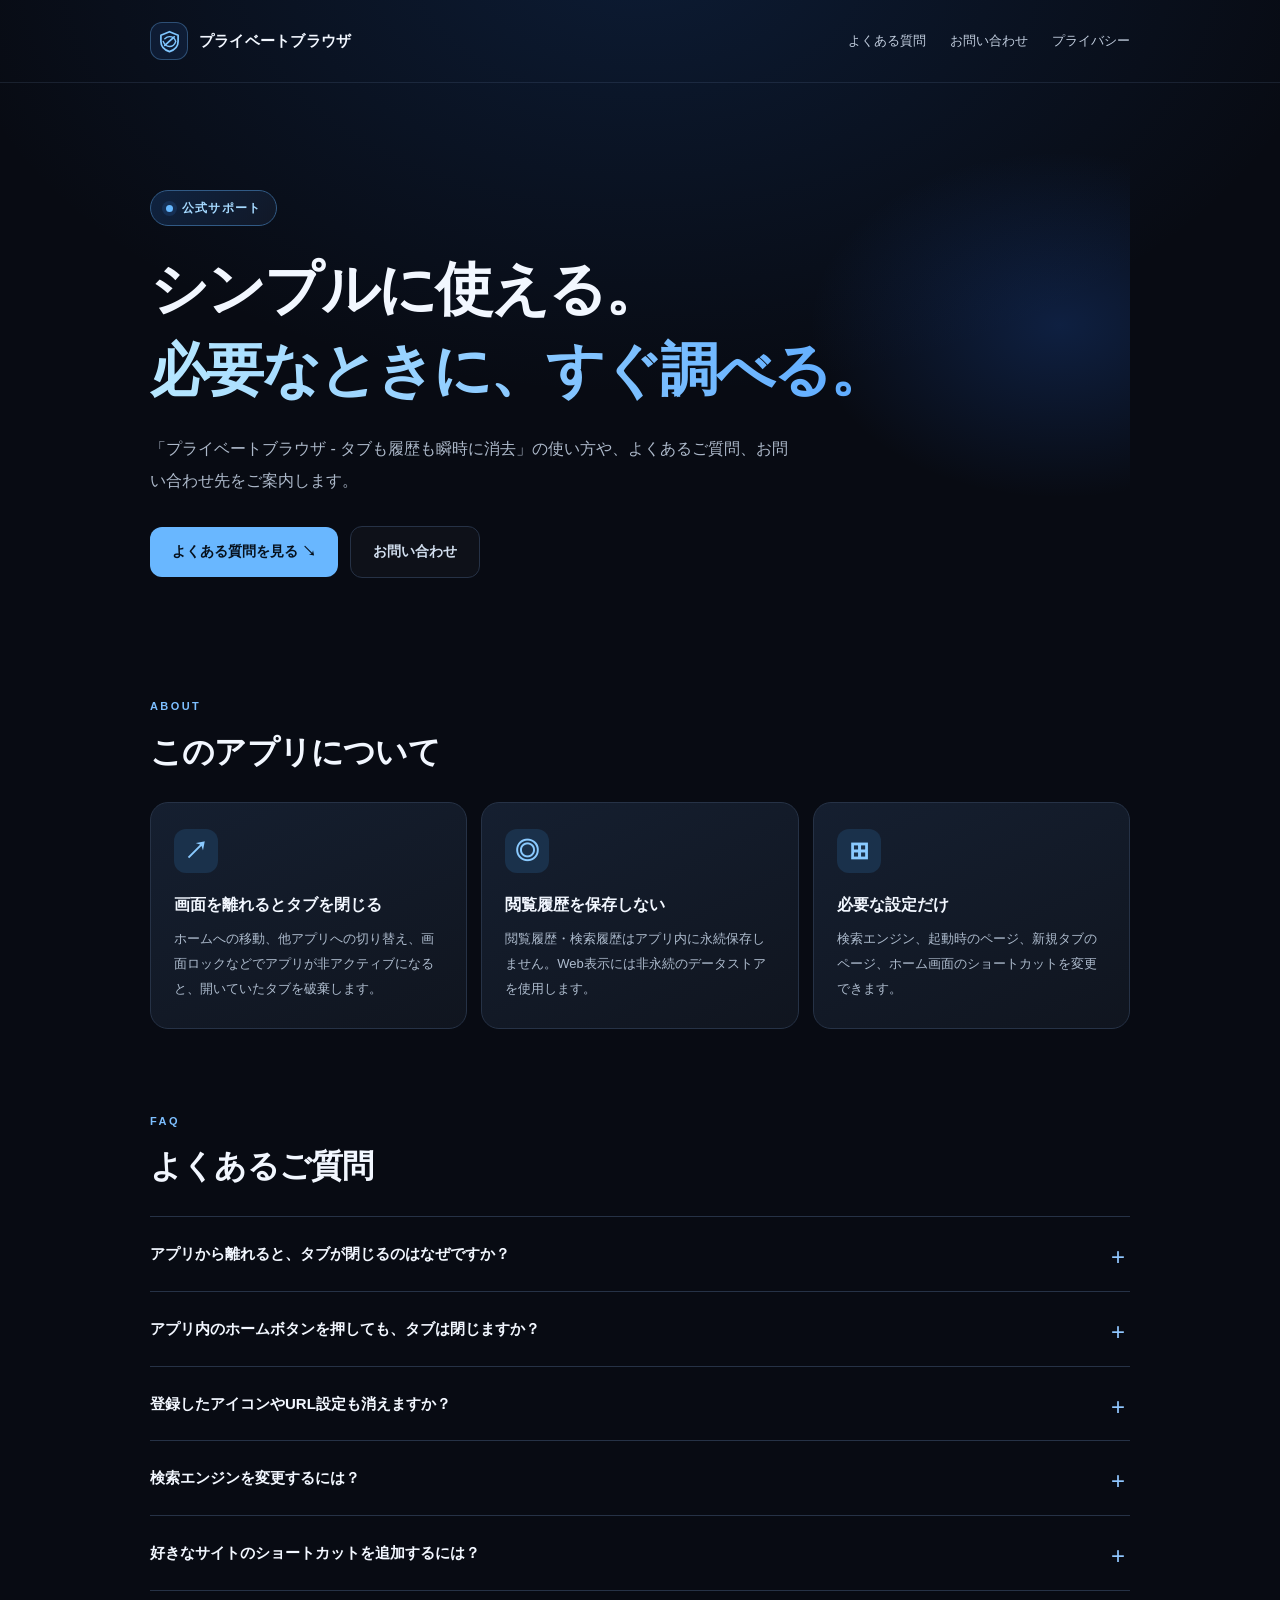
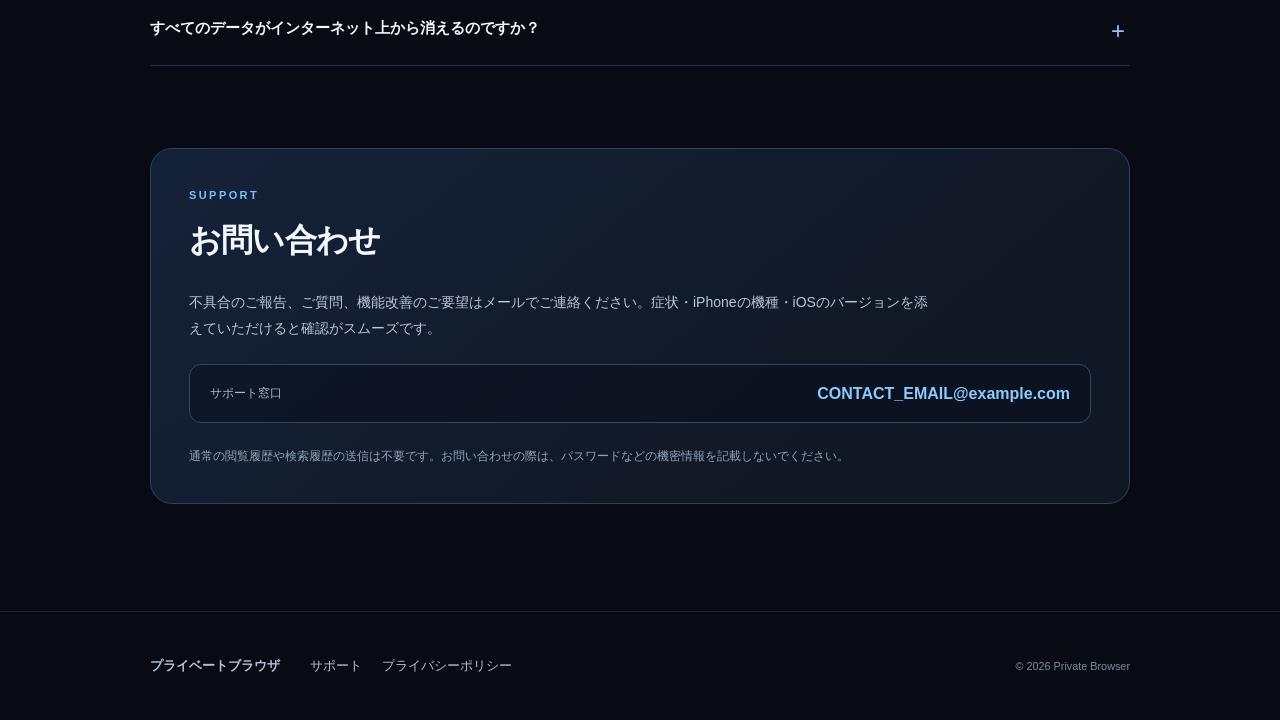
==== index.html @ 14796258 "Add files via upload" ====
<!DOCTYPE html>
<html lang="ja">
<head>
  <meta charset="utf-8">
  <meta name="viewport" content="width=device-width, initial-scale=1">
  <meta name="color-scheme" content="dark">
  <meta name="theme-color" content="#080b13">
  <meta name="description" content="プライベートブラウザ - タブも履歴も瞬時に消去 の公式サポートページ。使い方、よくあるご質問、お問い合わせをご案内します。">
  <title>サポート | プライベートブラウザ</title>
  <link rel="stylesheet" href="style.css">
</head>
<body>
  <a class="skip-link" href="#main">本文へスキップ</a>
  <header class="site-header">
    <div class="wrap header-inner">
      <a class="brand" href="index.html" aria-label="プライベートブラウザ サポートホーム">
        <span class="brand-mark" aria-hidden="true">
          <svg viewBox="0 0 32 32" fill="none"><path d="M16 3.5 27 8v8c0 7-4.8 10.9-11 13-6.2-2.1-11-6-11-13V8l11-4.5Z" stroke="currentColor" stroke-width="2.2" stroke-linejoin="round"/><path d="m10 21 12-11" stroke="currentColor" stroke-width="2.2" stroke-linecap="round"/><path d="M10 12.5c2-2 4-2.8 6-2.8 4 0 6.9 2.6 8 6.3-1.3 4-4.5 6.4-8 6.4-3.6 0-6.5-2.6-8-6.4" stroke="currentColor" stroke-width="1.8" stroke-linecap="round"/></svg>
        </span>
        <span>プライベートブラウザ</span>
      </a>
      <nav aria-label="メインナビゲーション">
        <a href="#faq">よくある質問</a>
        <a href="#contact">お問い合わせ</a>
        <a href="privacy-policy.html">プライバシー</a>
      </nav>
    </div>
  </header>

  <main id="main">
    <section class="hero wrap" aria-labelledby="page-title">
      <div class="eyebrow"><span class="status-dot" aria-hidden="true"></span> 公式サポート</div>
      <h1 id="page-title">シンプルに使える。<br><span class="accent">必要なときに、すぐ調べる。</span></h1>
      <p class="hero-lead">「プライベートブラウザ - タブも履歴も瞬時に消去」の使い方や、よくあるご質問、お問い合わせ先をご案内します。</p>
      <div class="hero-actions">
        <a class="primary-link" href="#faq">よくある質問を見る <span aria-hidden="true">↘</span></a>
        <a class="secondary-link" href="#contact">お問い合わせ</a>
      </div>
      <div class="hero-glow" aria-hidden="true"></div>
    </section>

    <section class="wrap section" aria-labelledby="feature-heading">
      <div class="section-kicker">ABOUT</div>
      <h2 id="feature-heading">このアプリについて</h2>
      <div class="feature-grid">
        <article class="feature-card">
          <span class="feature-icon" aria-hidden="true">↗</span>
          <h3>画面を離れるとタブを閉じる</h3>
          <p>ホームへの移動、他アプリへの切り替え、画面ロックなどでアプリが非アクティブになると、開いていたタブを破棄します。</p>
        </article>
        <article class="feature-card">
          <span class="feature-icon" aria-hidden="true">◎</span>
          <h3>閲覧履歴を保存しない</h3>
          <p>閲覧履歴・検索履歴はアプリ内に永続保存しません。Web表示には非永続のデータストアを使用します。</p>
        </article>
        <article class="feature-card">
          <span class="feature-icon" aria-hidden="true">⊞</span>
          <h3>必要な設定だけ</h3>
          <p>検索エンジン、起動時のページ、新規タブのページ、ホーム画面のショートカットを変更できます。</p>
        </article>
      </div>
    </section>

    <section class="wrap section" id="faq" aria-labelledby="faq-heading">
      <div class="section-kicker">FAQ</div>
      <h2 id="faq-heading">よくあるご質問</h2>
      <div class="faq-list">
        <details>
          <summary>アプリから離れると、タブが閉じるのはなぜですか？</summary>
          <p>プライバシー保護のための仕様です。アプリが非アクティブになると開いていたタブを自動的に破棄します。前のページを復元する機能はありません。</p>
        </details>
        <details>
          <summary>アプリ内のホームボタンを押しても、タブは閉じますか？</summary>
          <p>いいえ。アプリ下部のホームボタンはブラウザのホーム画面を表示する操作で、開いているタブは維持されます。iPhoneのホーム画面へ移動した場合はタブを破棄します。</p>
        </details>
        <details>
          <summary>登録したアイコンやURL設定も消えますか？</summary>
          <p>通常のタブ自動消去では削除されません。追加したショートカット、検索エンジン、起動時・新規タブのURL設定は端末内に保存されます。設定画面の「全データを初期化」から削除できます。</p>
        </details>
        <details>
          <summary>検索エンジンを変更するには？</summary>
          <p>画面上部の歯車アイコンから設定を開き、「検索エンジン」を選択してください。アドレスバーから検索するときの検索先を変更できます。</p>
        </details>
        <details>
          <summary>好きなサイトのショートカットを追加するには？</summary>
          <p>設定の「アイコンの追加・編集」を開き、サイト名とURLなどを入力してください。追加したショートカットは端末内に保存されます。</p>
        </details>
        <details>
          <summary>すべてのデータがインターネット上から消えるのですか？</summary>
          <p>いいえ。アプリ内の履歴を保存しない設計ですが、閲覧先のWebサイト、検索エンジン、通信事業者、iOSなどが保持する記録まで削除することはできません。詳細は<a href="privacy-policy.html">プライバシーポリシー</a>をご確認ください。</p>
        </details>
      </div>
    </section>

    <section class="wrap section" id="contact" aria-labelledby="contact-heading">
      <div class="contact-panel">
        <div class="section-kicker">SUPPORT</div>
        <h2 id="contact-heading">お問い合わせ</h2>
        <p>不具合のご報告、ご質問、機能改善のご要望はメールでご連絡ください。症状・iPhoneの機種・iOSのバージョンを添えていただけると確認がスムーズです。</p>
        <!-- 公開前に下記のメールアドレスを2か所とも実際の問い合わせ先へ変更してください。 -->
        <div class="email-panel">
          <span class="email-caption">サポート窓口</span>
          <a class="email-address" href="mailto:CONTACT_EMAIL@example.com">CONTACT_EMAIL@example.com</a>
        </div>
        <p class="contact-note">通常の閲覧履歴や検索履歴の送信は不要です。お問い合わせの際は、パスワードなどの機密情報を記載しないでください。</p>
      </div>
    </section>
  </main>

  <footer class="site-footer">
    <div class="wrap footer-inner">
      <span>プライベートブラウザ</span>
      <div><a href="index.html">サポート</a><a href="privacy-policy.html">プライバシーポリシー</a></div>
      <small>© 2026 Private Browser</small>
    </div>
  </footer>
</body>
</html>
---- style.css ----
:root{color-scheme:dark;--bg:#080b13;--panel:#111723;--panel2:#151c2a;--line:#263246;--primary:#f2f7ff;--muted:#adb9ca;--accent:#70bcff;--accent2:#388dff}
*{box-sizing:border-box}
html{scroll-behavior:smooth}
body{margin:0;background:radial-gradient(ellipse 55% 19% at 50% -2%,rgba(29,92,181,.20),transparent),var(--bg);color:var(--primary);font-family:-apple-system,BlinkMacSystemFont,"Hiragino Kaku Gothic ProN","Hiragino Sans","Noto Sans JP","Yu Gothic",Meiryo,sans-serif;font-size:15px;line-height:1.85;-webkit-font-smoothing:antialiased}
a{color:inherit;text-decoration:none}
a:focus-visible,summary:focus-visible{outline:2px solid var(--accent);outline-offset:5px;border-radius:4px}
.wrap{width:min(100% - 42px,980px);margin-inline:auto}
.skip-link{position:absolute;left:16px;top:-120px;background:#fff;color:#000;padding:7px 15px;z-index:10}.skip-link:focus{top:12px}
.site-header{position:relative;z-index:2;border-bottom:1px solid rgba(151,182,226,.12)}
.header-inner{display:flex;align-items:center;justify-content:space-between;gap:24px;min-height:82px}
.brand{display:inline-flex;align-items:center;gap:11px;font-size:15px;font-weight:750;white-space:nowrap;letter-spacing:.015em}
.brand-mark{width:38px;height:38px;border:1px solid rgba(112,188,255,.32);border-radius:12px;background:rgba(58,132,241,.11);display:grid;place-items:center;color:#80c7ff}
.brand-mark svg{width:25px;height:25px}
nav{display:flex;align-items:center;gap:24px;color:#c2cedf;font-size:13px}
nav a:hover,.footer-inner a:hover{color:var(--accent)}
.hero{position:relative;overflow:hidden;isolation:isolate;padding-top:107px;padding-bottom:108px}
.hero-glow{position:absolute;z-index:-1;pointer-events:none;width:520px;height:360px;right:-190px;top:62px;background:radial-gradient(ellipse,rgba(39,110,237,.21),transparent 68%)}
.eyebrow{display:inline-flex;align-items:center;gap:9px;border:1px solid #315a85;background:linear-gradient(135deg,#0f2340,#111827);padding:6px 15px;color:#a5d9ff;font-weight:650;font-size:12px;letter-spacing:.1em;border-radius:100px}
.status-dot{display:inline-block;width:7px;height:7px;border-radius:50%;background:#65b8ff;box-shadow:0 0 0 4px rgba(63,144,255,.13)}
h1,h2,h3,p{margin-top:0}
h1{margin:23px 0;font-size:clamp(2.1rem,5.1vw,3.6rem);font-weight:800;letter-spacing:-.035em;line-height:1.4}
.accent{color:#80caff;background:linear-gradient(95deg,#b8e8ff,#5caaff);background-clip:text;-webkit-background-clip:text;-webkit-text-fill-color:transparent}
.hero-lead{max-width:640px;color:var(--muted);font-size:16px;line-height:2}
.hero-actions{display:flex;align-items:center;flex-wrap:wrap;gap:12px;margin-top:29px}
.primary-link,.secondary-link{padding:12px 22px;border-radius:12px;font-weight:700;font-size:14px;transition:background .15s ease}
.primary-link{background:#69b7ff;color:#06101c}.primary-link:hover{background:#9ed2ff}
.secondary-link{border:1px solid var(--line);color:#d2dfef;background:rgba(255,255,255,.025)}.secondary-link:hover{background:#152030}
.section{padding-top:10px;padding-bottom:72px}
.section-kicker{color:#7dbfff;font-size:11px;letter-spacing:.22em;font-weight:750;margin-bottom:11px}
h2{font-size:clamp(1.5rem,3vw,2rem);letter-spacing:-.025em;line-height:1.5;margin-bottom:26px}
h3{font-size:16px;margin-bottom:9px;line-height:1.5}
.feature-grid{display:grid;grid-template-columns:repeat(3,minmax(0,1fr));gap:14px}
.feature-card{min-height:220px;padding:26px 23px;border-radius:18px;background:linear-gradient(155deg,#151f30,#10151f);border:1px solid var(--line)}
.feature-card p{color:#aebcce;font-size:13px;margin:0;line-height:1.95}
.feature-icon{display:grid;place-items:center;background:#1a314b;border-radius:12px;width:44px;height:44px;color:#8acaff;font-size:24px;font-weight:bold;margin-bottom:20px}
.faq-list{border-top:1px solid var(--line)}
details{border-bottom:1px solid var(--line)}
summary{list-style:none;cursor:pointer;position:relative;font-weight:650;font-size:15px;padding:23px 34px 23px 0}
summary::-webkit-details-marker{display:none}
summary:after{content:'+';position:absolute;right:5px;top:18px;font-size:24px;font-weight:400;color:#90c7ff}
details[open] summary:after{content:'−'}
details p{margin:0 0 24px;color:var(--muted);font-size:14px;max-width:780px}
details p a,.policy-document a{color:#96d0ff;text-decoration:underline;text-underline-offset:3px}
.contact-panel{background:linear-gradient(140deg,#142238,#111825 72%);border:1px solid #2a4361;border-radius:22px;padding:36px 38px}
.contact-panel p{color:#b8c6d7;max-width:750px;font-size:14px}
.email-panel{display:flex;flex-wrap:wrap;align-items:center;justify-content:space-between;gap:8px 20px;background:rgba(5,12,24,.4);border:1px solid #32475f;padding:14px 20px;border-radius:12px;margin:22px 0}
.email-caption{font-size:12px;color:#a2b8cb}
.email-address{font-size:clamp(13px,2vw,16px);font-weight:700;color:#8bcaff;overflow-wrap:anywhere}
.contact-note{font-size:12px!important;color:#91a3ba!important;margin-bottom:0}
.site-footer{border-top:1px solid rgba(151,182,226,.14);margin-top:35px}
.footer-inner{min-height:108px;display:flex;align-items:center;flex-wrap:wrap;gap:16px 30px;color:#b5c2d3;font-size:13px}
.footer-inner>span{font-weight:700}.footer-inner div{display:flex;gap:20px}.footer-inner small{margin-left:auto;color:#7c8da4}
.policy-main{padding-top:74px;padding-bottom:50px;max-width:870px}
.policy-main h1{font-size:clamp(2rem,4vw,2.7rem);margin:21px 0 14px}
.policy-intro{color:var(--muted);font-size:15px;margin-bottom:33px}
.policy-document{background:linear-gradient(150deg,#131b2a,#0e141e);border:1px solid #27354b;border-radius:20px;padding:38px 42px}
.policy-document section+section{margin-top:31px}
.policy-document h2{font-size:17px;margin-bottom:9px;letter-spacing:0}
.policy-document p{font-size:14px;color:#bcc8d7;line-height:2;margin-bottom:9px}
.policy-date{margin-top:30px!important;color:#8ba4c1!important;font-size:12px!important}
.back-link{display:inline-block;margin:28px 0;color:#8ecbff;font-weight:650;font-size:14px}
@media(max-width:730px){.header-inner{min-height:74px;flex-wrap:wrap;justify-content:center;padding:16px 0;gap:11px}nav{width:100%;justify-content:center;gap:23px;font-size:12px}.hero{padding-top:64px;padding-bottom:74px}.hero-lead{font-size:14px}.feature-grid{grid-template-columns:1fr}.feature-card{min-height:0;padding:22px}.section{padding-bottom:58px}.contact-panel{padding:28px 22px}.policy-document{padding:28px 22px}.footer-inner{padding-block:27px;flex-direction:column;align-items:flex-start;min-height:auto}.footer-inner small{margin-left:0}}
@media(prefers-reduced-motion:reduce){html{scroll-behavior:auto}.primary-link,.secondary-link{transition:none}}
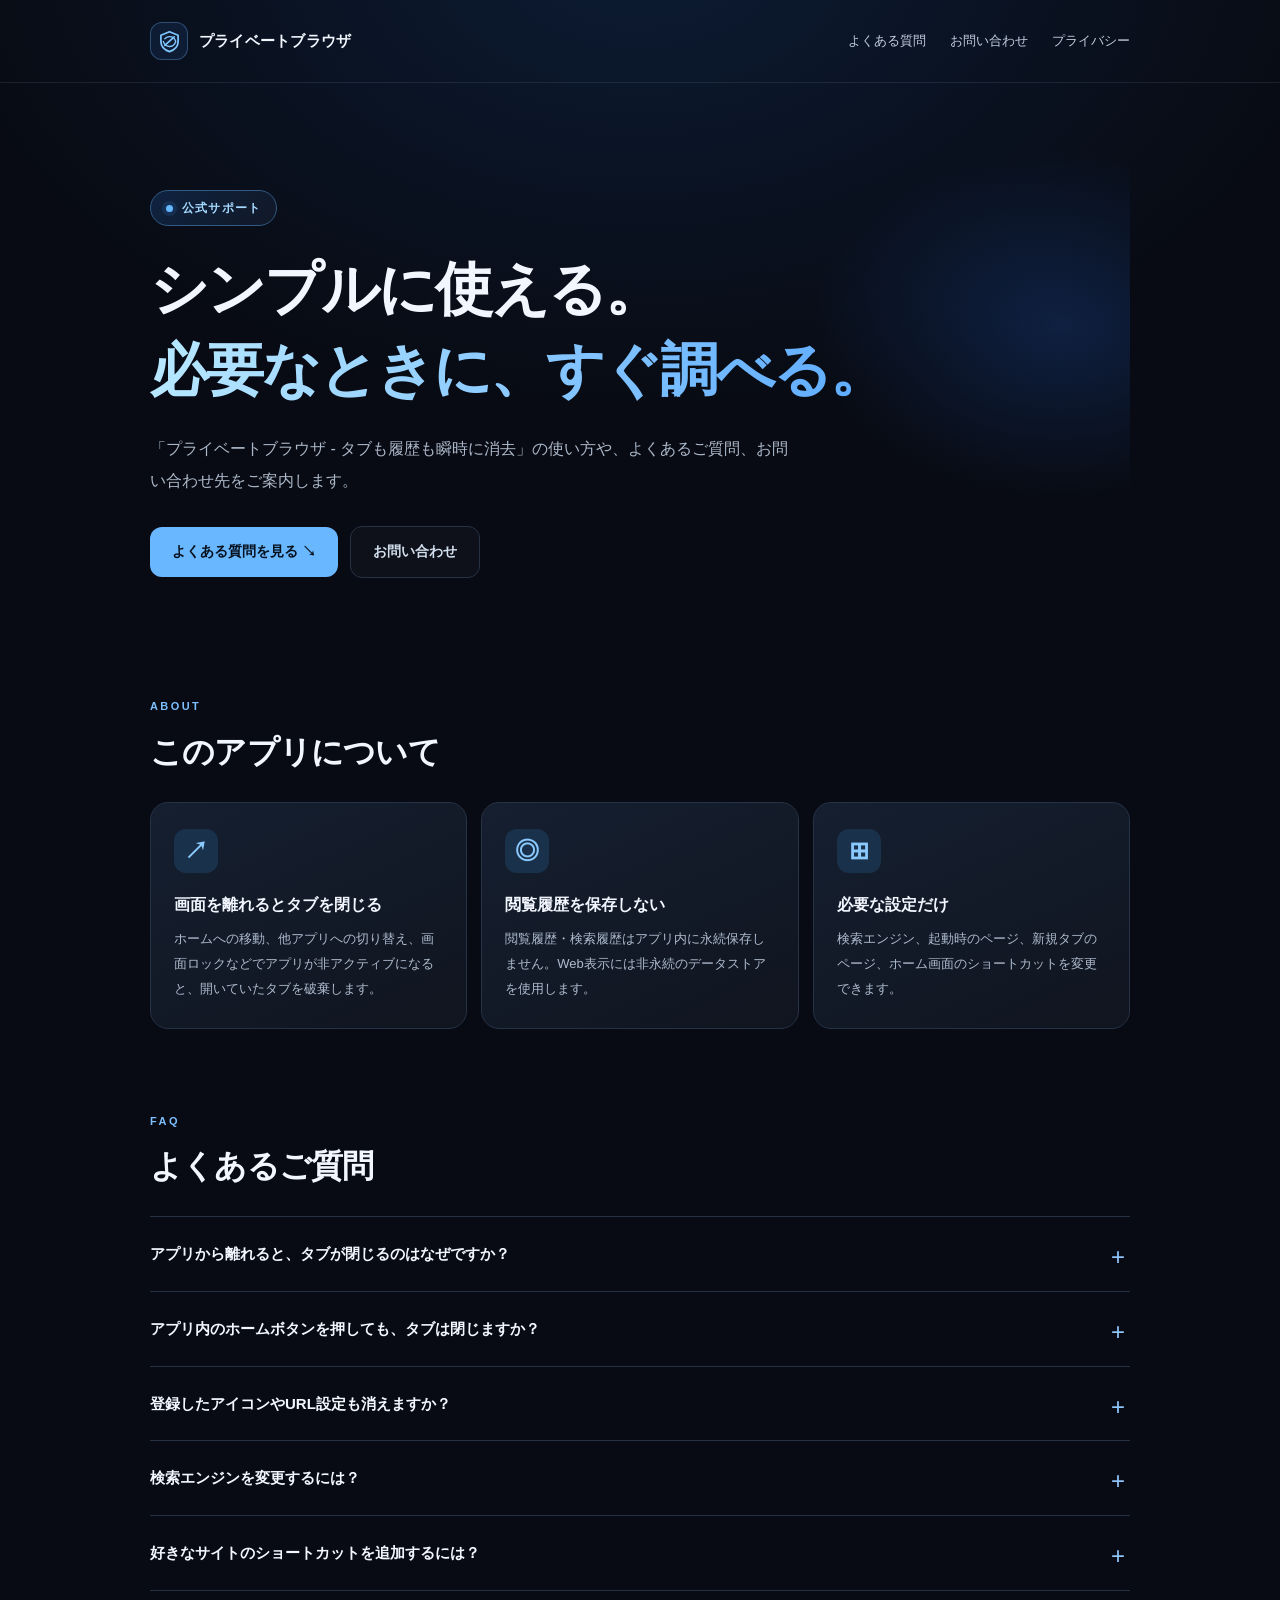
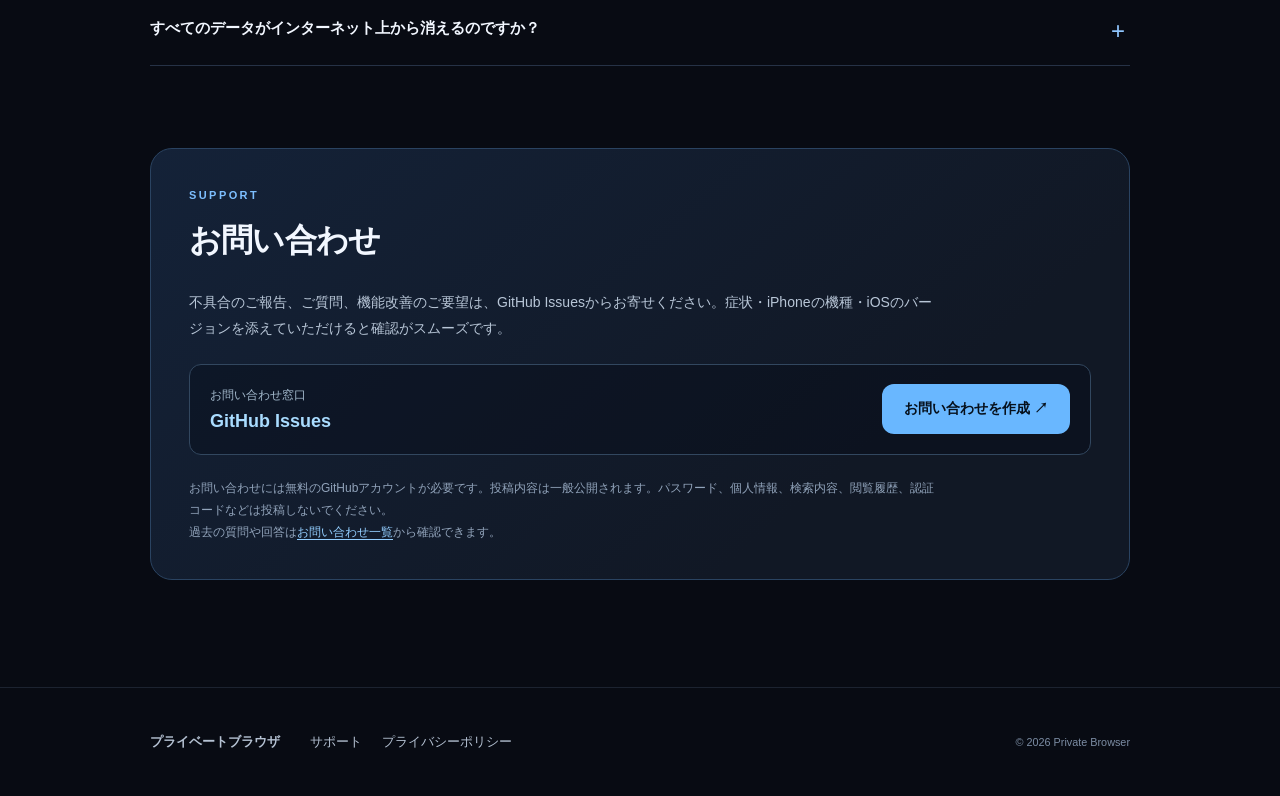
==== commit d9c868da: "Add files via upload" ====
--- a/index.html
+++ b/index.html
@@ -96,13 +96,16 @@
       <div class="contact-panel">
         <div class="section-kicker">SUPPORT</div>
         <h2 id="contact-heading">お問い合わせ</h2>
-        <p>不具合のご報告、ご質問、機能改善のご要望はメールでご連絡ください。症状・iPhoneの機種・iOSのバージョンを添えていただけると確認がスムーズです。</p>
-        <!-- 公開前に下記のメールアドレスを2か所とも実際の問い合わせ先へ変更してください。 -->
-        <div class="email-panel">
-          <span class="email-caption">サポート窓口</span>
-          <a class="email-address" href="mailto:CONTACT_EMAIL@example.com">CONTACT_EMAIL@example.com</a>
+        <p>不具合のご報告、ご質問、機能改善のご要望は、GitHub Issuesからお寄せください。症状・iPhoneの機種・iOSのバージョンを添えていただけると確認がスムーズです。</p>
+        <div class="support-panel">
+          <div class="support-text">
+            <span class="support-caption">お問い合わせ窓口</span>
+            <strong class="support-title">GitHub Issues</strong>
+          </div>
+          <a class="primary-link" href="https://github.com/takumgoo-alt/private-browser-support/issues/new" target="_blank" rel="noopener noreferrer">お問い合わせを作成 ↗</a>
         </div>
-        <p class="contact-note">通常の閲覧履歴や検索履歴の送信は不要です。お問い合わせの際は、パスワードなどの機密情報を記載しないでください。</p>
+        <p class="contact-note">お問い合わせには無料のGitHubアカウントが必要です。投稿内容は一般公開されます。パスワード、個人情報、検索内容、閲覧履歴、認証コードなどは投稿しないでください。</p>
+        <p class="contact-note">過去の質問や回答は<a class="support-link" href="https://github.com/takumgoo-alt/private-browser-support/issues" target="_blank" rel="noopener noreferrer">お問い合わせ一覧</a>から確認できます。</p>
       </div>
     </section>
   </main>
--- a/style.css
+++ b/style.css
@@ -43,9 +43,13 @@
 details p a,.policy-document a{color:#96d0ff;text-decoration:underline;text-underline-offset:3px}
 .contact-panel{background:linear-gradient(140deg,#142238,#111825 72%);border:1px solid #2a4361;border-radius:22px;padding:36px 38px}
 .contact-panel p{color:#b8c6d7;max-width:750px;font-size:14px}
-.email-panel{display:flex;flex-wrap:wrap;align-items:center;justify-content:space-between;gap:8px 20px;background:rgba(5,12,24,.4);border:1px solid #32475f;padding:14px 20px;border-radius:12px;margin:22px 0}
-.email-caption{font-size:12px;color:#a2b8cb}
-.email-address{font-size:clamp(13px,2vw,16px);font-weight:700;color:#8bcaff;overflow-wrap:anywhere}
+.support-panel{display:flex;flex-wrap:wrap;align-items:center;justify-content:space-between;gap:14px 20px;background:rgba(5,12,24,.4);border:1px solid #32475f;padding:19px 20px;border-radius:12px;margin:22px 0}
+.support-text{display:flex;flex-direction:column;gap:2px}
+.support-caption{font-size:12px;color:#a2b8cb}
+.support-title{font-size:18px;color:#a9dcff;font-weight:700;line-height:1.5}
+.support-panel .primary-link{white-space:nowrap}
+.support-link{color:#93ceff;text-decoration:underline;text-underline-offset:3px}
+.support-link:hover{color:#c5e6ff}
 .contact-note{font-size:12px!important;color:#91a3ba!important;margin-bottom:0}
 .site-footer{border-top:1px solid rgba(151,182,226,.14);margin-top:35px}
 .footer-inner{min-height:108px;display:flex;align-items:center;flex-wrap:wrap;gap:16px 30px;color:#b5c2d3;font-size:13px}
